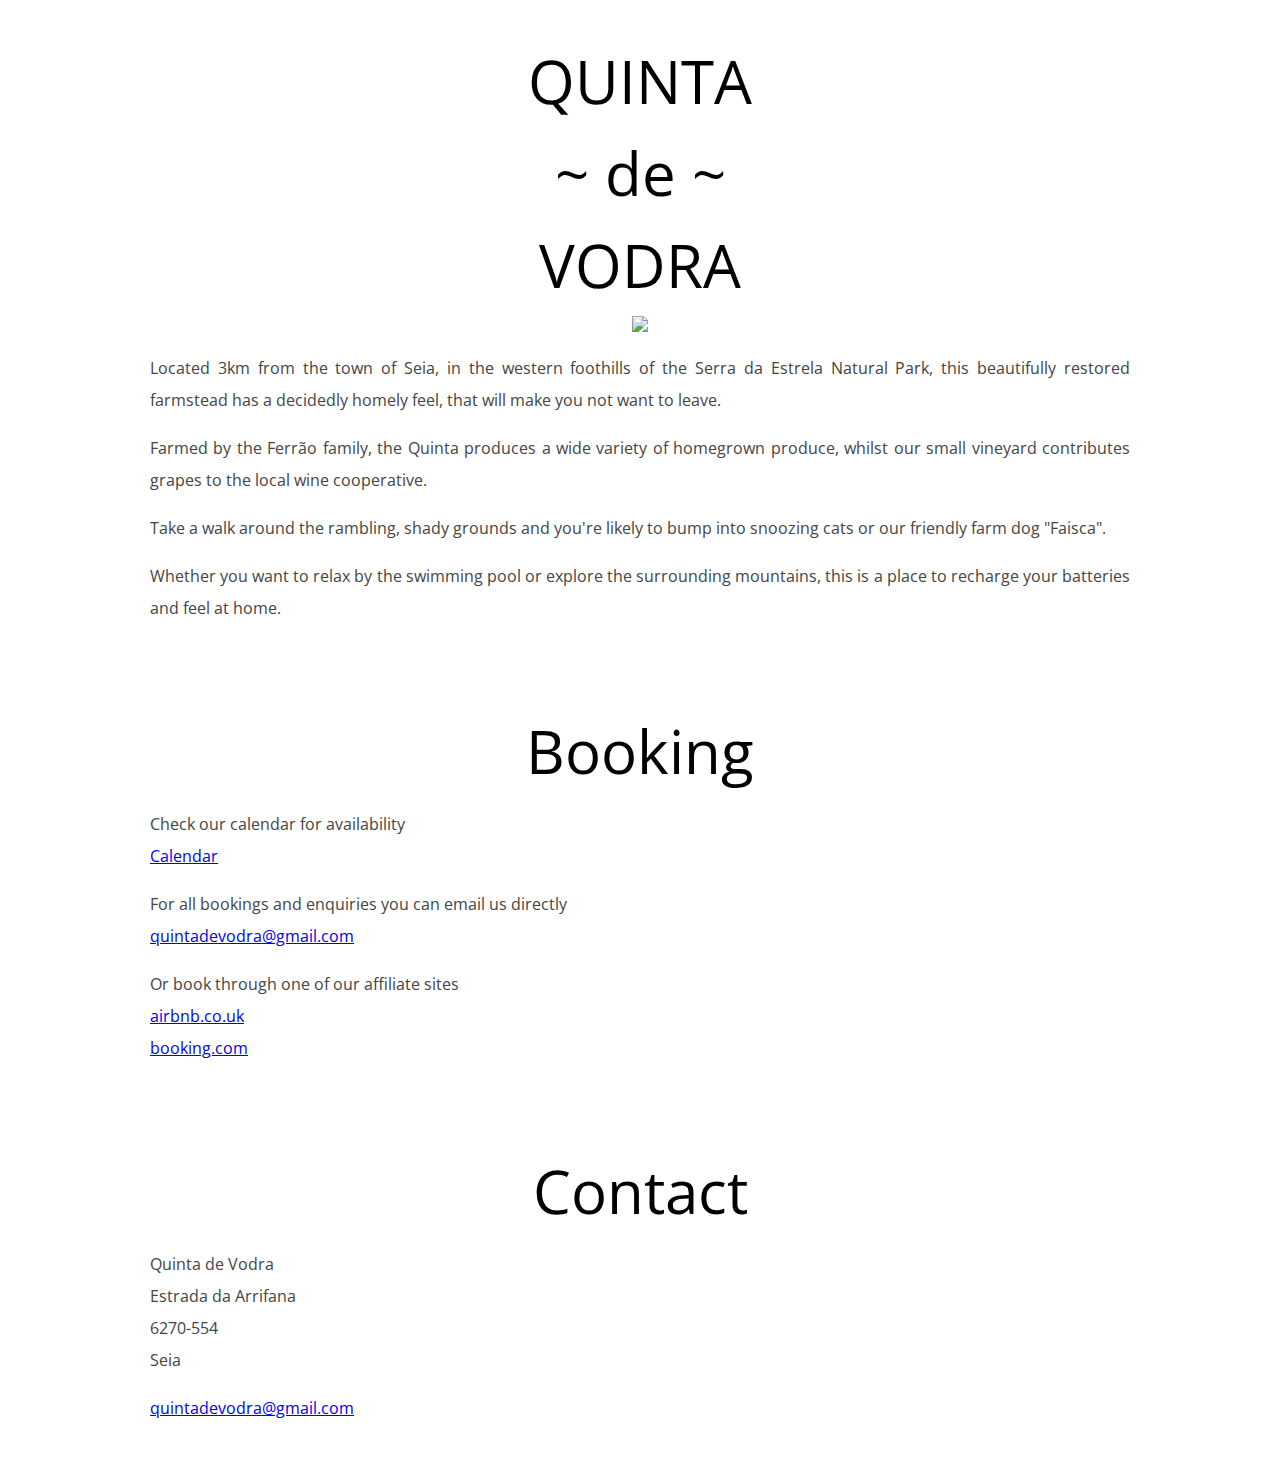
==== basic/index.html @ 46ab9a85 "text update" ====
<!doctype html>
<html lang="">
    <head>
        <title>Quinta de Vodra</title>
        <link rel="icon" href="./img/house-logo-multi.png">

        <meta charset="utf-8">
        <meta http-equiv="x-ua-compatible" content="ie=edge">
        <meta name="viewport" content="width=device-width, initial-scale=1">
        <meta name="robots" content="noindex">

        <!-- Import webfonts -->
        <link href="https://fonts.googleapis.com/css?family=Open+Sans" rel="stylesheet">
        <link href="https://fonts.googleapis.com/css?family=Open+Sans+Condensed:Light" rel="stylesheet">
        
        <style>
        body
        {
            margin: 0 auto;
        }
        .section
        {
            margin: 0px auto;
            max-width:1000px;
            padding:30px 10px;
        }
        .section-header
        {
            font-family: 'Open Sans Condensed', sans-serif;
            font-size:60px;
            margin:10px;
            text-align:center;
        }
        .section-images 
        {
            margin:10px;
            text-align:center;
        }
        img 
        {
            height:auto;
            width:100%;
        } 
        .section-info
        {   
            font-family: 'Open Sans', sans-serif;
            font-size:16px;
            color:#444;
            margin:10px;
            text-align: justify;
            line-height:32px;
        }
        </style>        
    </head>
    <body>

        <!-- Main content -->
        <div class="content">

            <!-- About section -->
            <div id="about">
                <div class="section">
                    <div class="section-header">QUINTA</div>
                    <div class="section-header">~ de ~</div>
                    <div class="section-header">VODRA</div>
                    <div class="section-images"><img src="./img/0H4A8665.jpg" /></div>
                    <div class="section-info">  
                        <p>Located 3km from the town of Seia, in the western foothills of the Serra da Estrela Natural Park, this beautifully restored farmstead has a decidedly homely feel, that will make you not want to leave.</p>
                        <p>Farmed by the Ferrão family, the Quinta produces a wide variety of homegrown produce, whilst our small vineyard contributes grapes to the local wine cooperative.</p>
                        <p>Take a walk around the rambling, shady grounds and you're likely to bump into snoozing cats or our friendly farm dog "Faisca".</p>
                        <p>Whether you want to relax by the swimming pool or explore the surrounding mountains, this is a place to recharge your batteries and feel at home.</p>
                    </div>
                </div>
            </div>
            
            <!-- Booking section -->
            <div id="booking">
                <div class="section">
                    <div class="section-header">Booking</div>
                    <div class="section-info">
                        <p>
                            Check our calendar for availability
                            <br/><a href="./calendar.html">Calendar</a>
                        </p>
                        <p>
                            For all bookings and enquiries you can email us directly
                            <br/><a href="mailto:quintadevodra@gmail.com?subject=Quinta de Vodra Enquiry">quintadevodra@gmail.com</a>
                        </p>
                        <p>
                            Or book through one of our affiliate sites
                            <br/><a href="https://www.airbnb.co.uk/">airbnb.co.uk</a>
                            <br/><a href="https://www.booking.com/">booking.com</a>
                        </p>
                    </div>
                </div>
            </div>

            <!-- Contact section -->
            <div id="contact">
                <div class="section">
                    <div class="section-header">Contact</div>
                    <div class="section-info">
                        <p>Quinta de Vodra<br/>Estrada da Arrifana<br/>6270-554<br/>Seia</p>
                        <p><a href="mailto:quintadevodra@gmail.com">quintadevodra@gmail.com</a></p>
                    </div>
                </div>
            </div>

        </div>   

    </body>
</html>
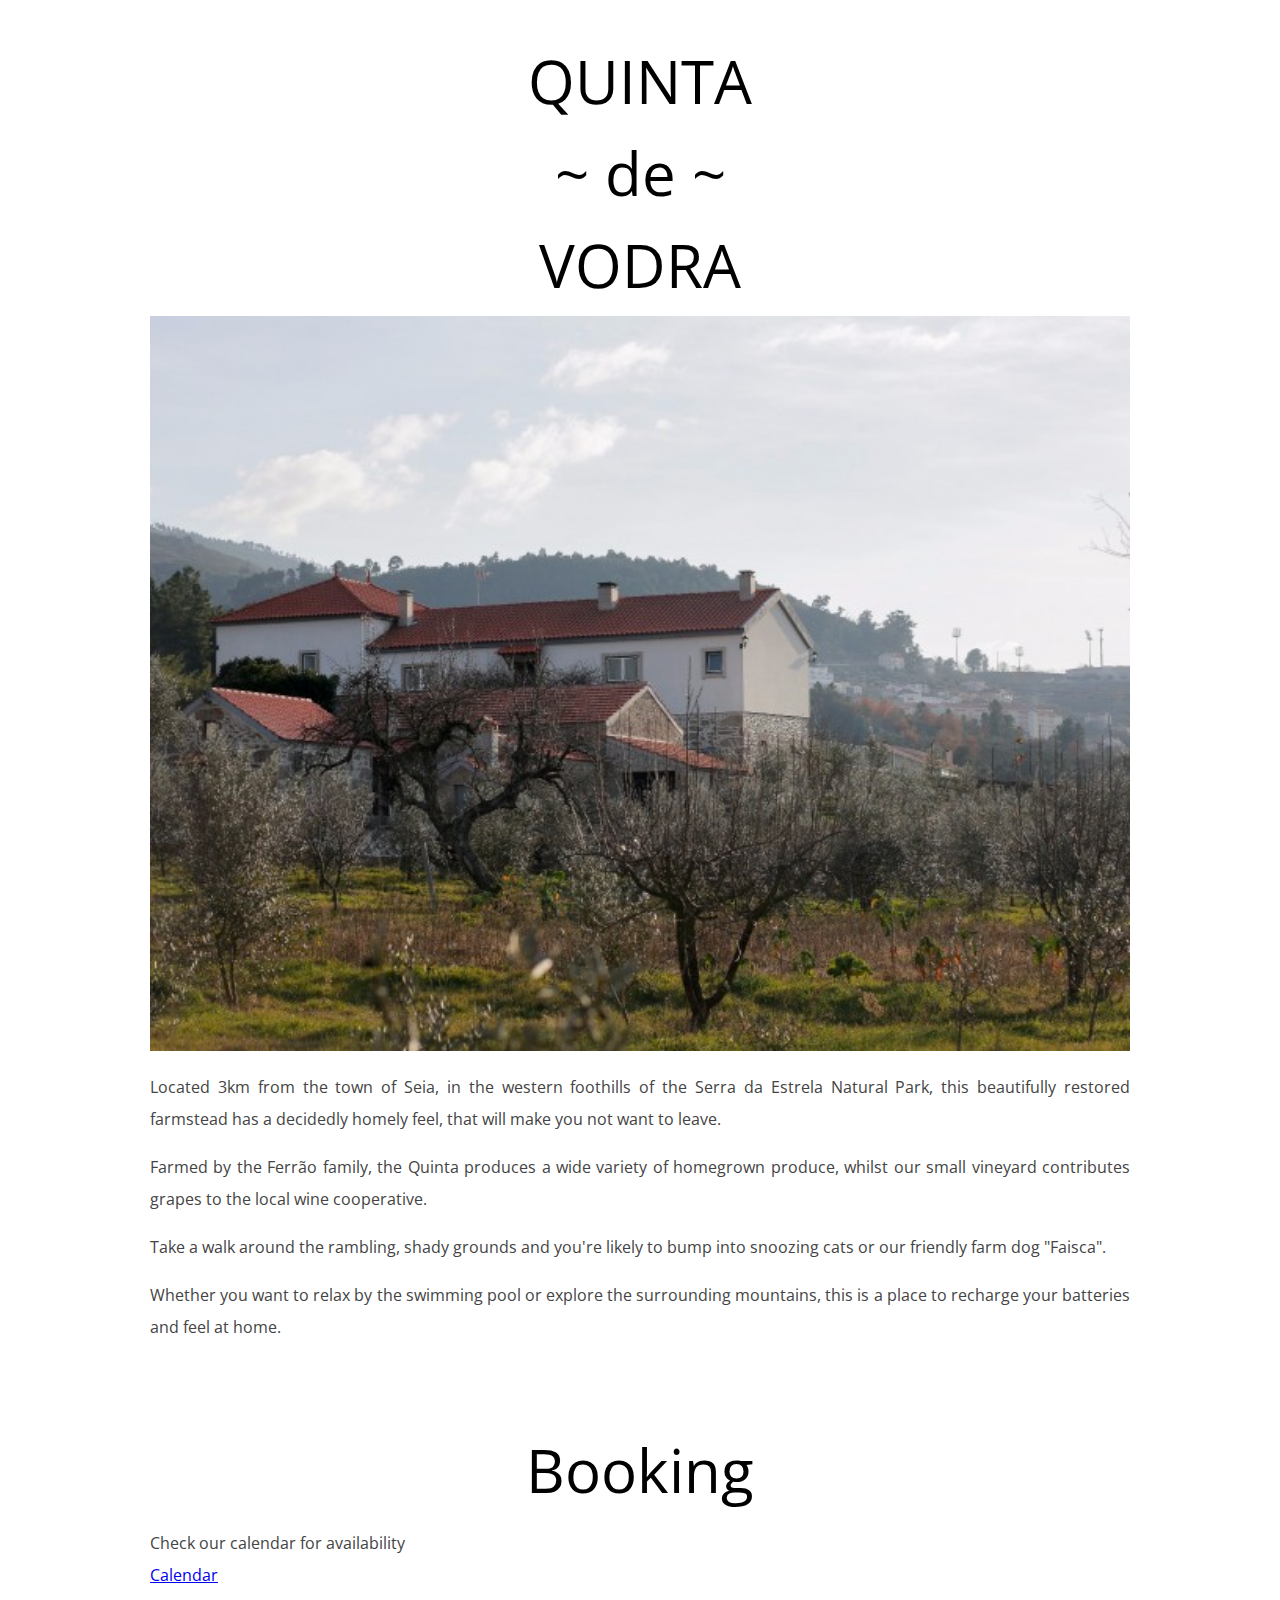
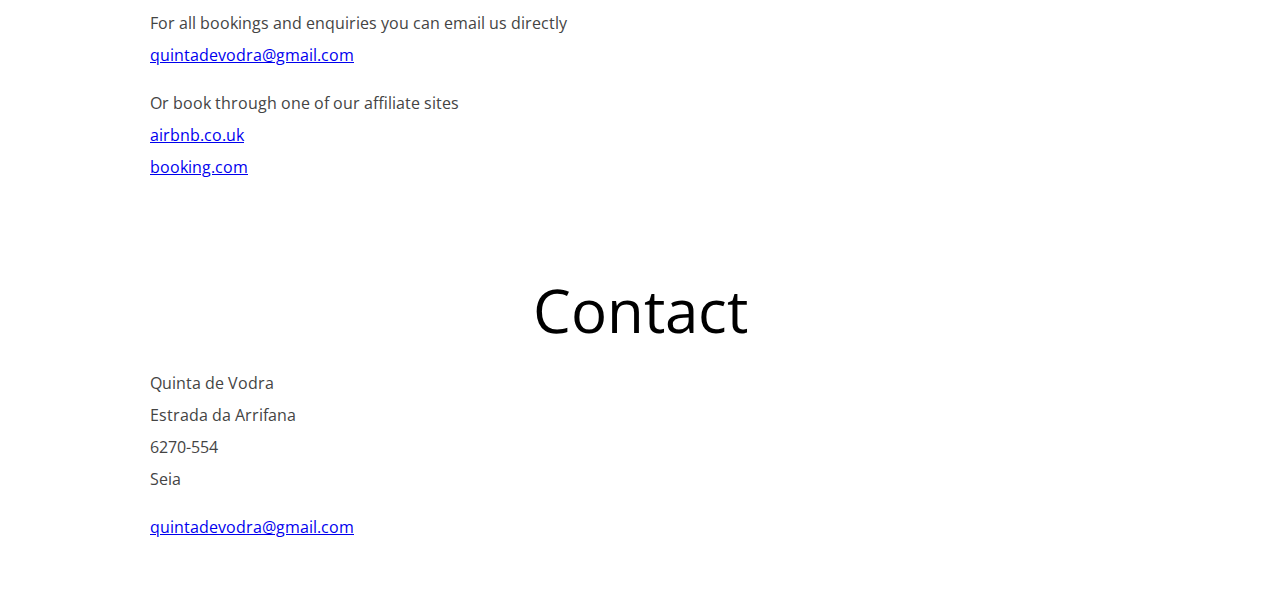
==== commit bddb01c0: "Fixed image reference problems" ====
--- a/basic/index.html
+++ b/basic/index.html
@@ -63,7 +63,7 @@
                     <div class="section-header">QUINTA</div>
                     <div class="section-header">~ de ~</div>
                     <div class="section-header">VODRA</div>
-                    <div class="section-images"><img src="./img/0H4A8665.jpg" /></div>
+                    <div class="section-images"><img src="../img/0H4A8665.jpg" /></div>
                     <div class="section-info">  
                         <p>Located 3km from the town of Seia, in the western foothills of the Serra da Estrela Natural Park, this beautifully restored farmstead has a decidedly homely feel, that will make you not want to leave.</p>
                         <p>Farmed by the Ferrão family, the Quinta produces a wide variety of homegrown produce, whilst our small vineyard contributes grapes to the local wine cooperative.</p>
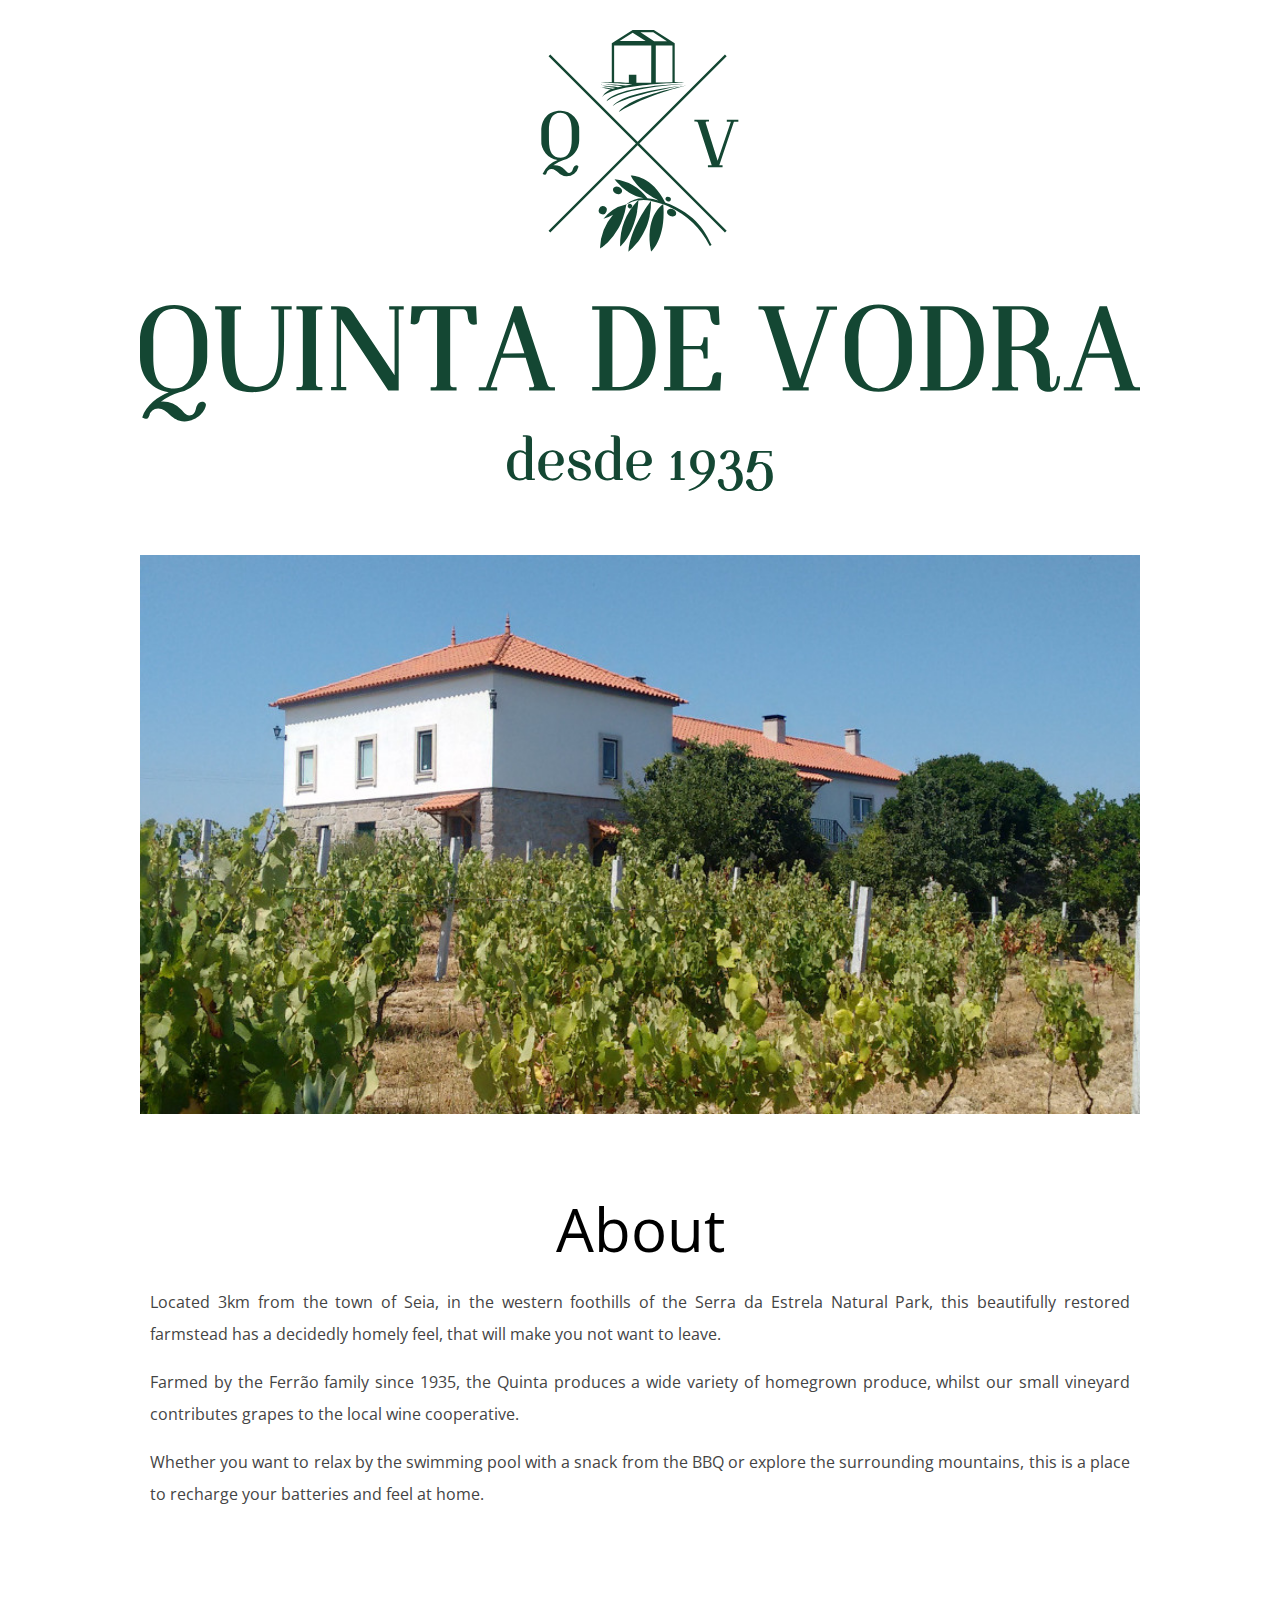
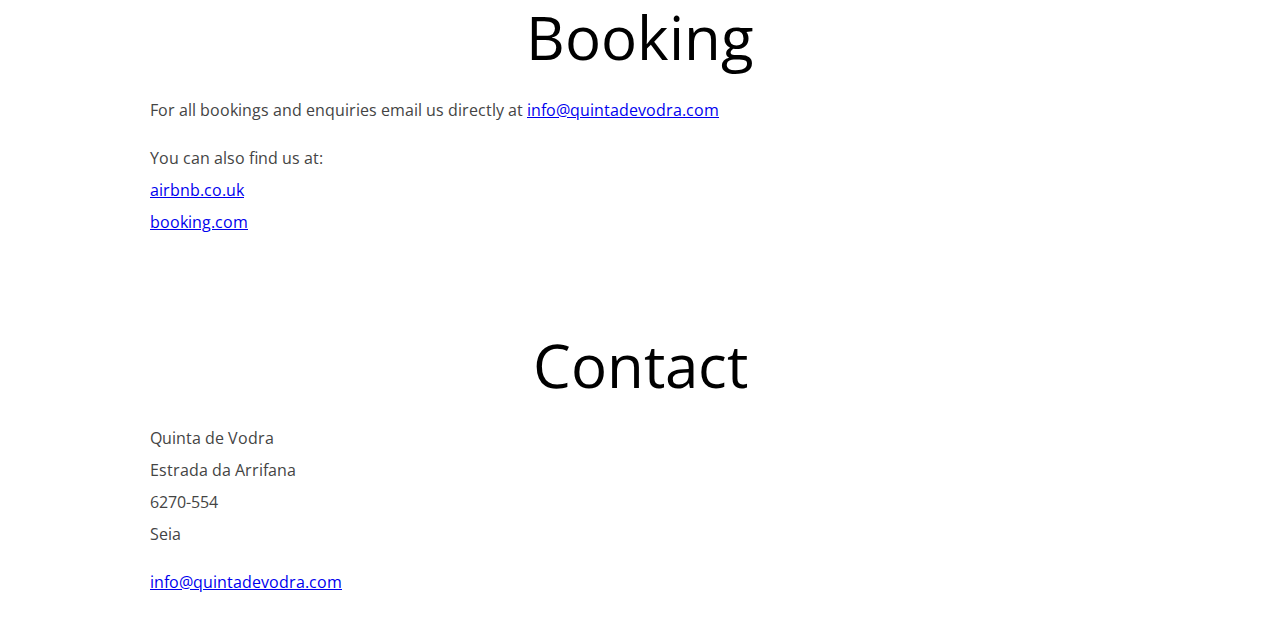
==== commit 028cb721: "Updated basic pages" ====
--- a/basic/index.html
+++ b/basic/index.html
@@ -1,5 +1,5 @@
 <!doctype html>
-<html lang="">
+<html lang="en">
     <head>
         <title>Quinta de Vodra</title>
         <link rel="icon" href="./img/house-logo-multi.png">
@@ -53,60 +53,48 @@
         </style>        
     </head>
     <body>
+        <!-- Logo -->
+        <div class="section">
+            <img src="../img/logo.svg" />            
+        </div>
 
-        <!-- Main content -->
-        <div class="content">
+        <!-- Main image -->
+        <div class="section">
+            <img src="../img/house_basic.jpg" />            
+        </div>
 
-            <!-- About section -->
-            <div id="about">
-                <div class="section">
-                    <div class="section-header">QUINTA</div>
-                    <div class="section-header">~ de ~</div>
-                    <div class="section-header">VODRA</div>
-                    <div class="section-images"><img src="../img/0H4A8665.jpg" /></div>
-                    <div class="section-info">  
-                        <p>Located 3km from the town of Seia, in the western foothills of the Serra da Estrela Natural Park, this beautifully restored farmstead has a decidedly homely feel, that will make you not want to leave.</p>
-                        <p>Farmed by the Ferrão family, the Quinta produces a wide variety of homegrown produce, whilst our small vineyard contributes grapes to the local wine cooperative.</p>
-                        <p>Take a walk around the rambling, shady grounds and you're likely to bump into snoozing cats or our friendly farm dog "Faisca".</p>
-                        <p>Whether you want to relax by the swimming pool or explore the surrounding mountains, this is a place to recharge your batteries and feel at home.</p>
-                    </div>
-                </div>
+        <!-- About section -->
+        <div class="section">
+            <div class="section-header">About</div>
+            <div class="section-info">  
+                <p>Located 3km from the town of Seia, in the western foothills of the Serra da Estrela Natural Park, this beautifully restored farmstead has a decidedly homely feel, that will make you not want to leave.</p>
+                <p>Farmed by the Ferrão family since 1935, the Quinta produces a wide variety of homegrown produce, whilst our small vineyard contributes grapes to the local wine cooperative.</p>
+                <p>Whether you want to relax by the swimming pool with a snack from the BBQ or explore the surrounding mountains, this is a place to recharge your batteries and feel at home.</p>
             </div>
-            
-            <!-- Booking section -->
-            <div id="booking">
-                <div class="section">
-                    <div class="section-header">Booking</div>
-                    <div class="section-info">
-                        <p>
-                            Check our calendar for availability
-                            <br/><a href="./calendar.html">Calendar</a>
-                        </p>
-                        <p>
-                            For all bookings and enquiries you can email us directly
-                            <br/><a href="mailto:quintadevodra@gmail.com?subject=Quinta de Vodra Enquiry">quintadevodra@gmail.com</a>
-                        </p>
-                        <p>
-                            Or book through one of our affiliate sites
-                            <br/><a href="https://www.airbnb.co.uk/">airbnb.co.uk</a>
-                            <br/><a href="https://www.booking.com/">booking.com</a>
-                        </p>
-                    </div>
-                </div>
+        </div>
+        
+        <!-- Booking section -->
+        <div class="section">
+            <div class="section-header">Booking</div>
+            <div class="section-info">
+                <p>
+                    For all bookings and enquiries email us directly  at <a href="mailto:info@quintadevodra.com?subject=Quinta de Vodra Enquiry">info@quintadevodra.com</a>
+                </p>
+                <p>
+                    You can also find us at:
+                    <br/><a href="https://www.airbnb.co.uk/">airbnb.co.uk</a>
+                    <br/><a href="https://www.booking.com/">booking.com</a>
+                </p>
             </div>
+        </div>
 
-            <!-- Contact section -->
-            <div id="contact">
-                <div class="section">
-                    <div class="section-header">Contact</div>
-                    <div class="section-info">
-                        <p>Quinta de Vodra<br/>Estrada da Arrifana<br/>6270-554<br/>Seia</p>
-                        <p><a href="mailto:quintadevodra@gmail.com">quintadevodra@gmail.com</a></p>
-                    </div>
-                </div>
+        <!-- Contact section -->
+        <div class="section">
+            <div class="section-header">Contact</div>
+            <div class="section-info">
+                <p>Quinta de Vodra<br/>Estrada da Arrifana<br/>6270-554<br/>Seia</p>
+                <p><a href="mailto:info@quintadevodra.com">info@quintadevodra.com</a></p>
             </div>
-
-        </div>   
-
+        </div>
     </body>
 </html>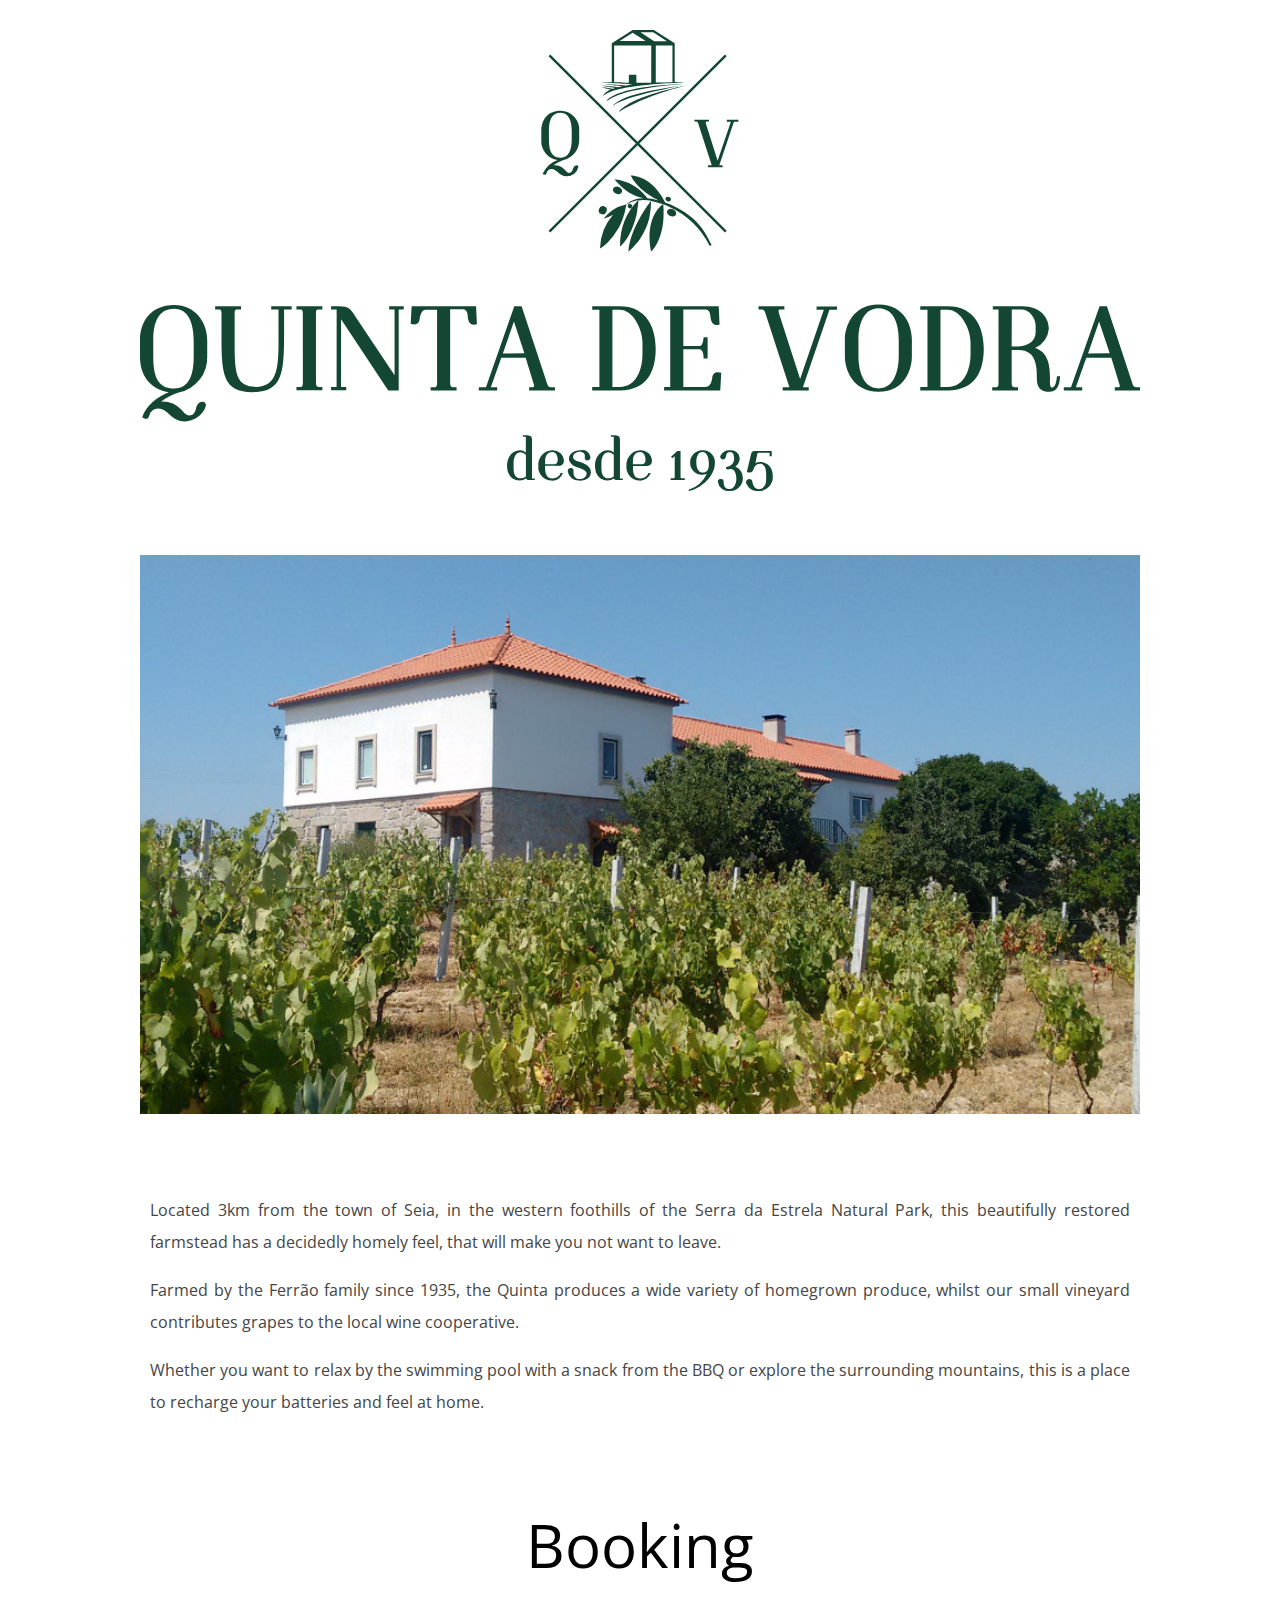
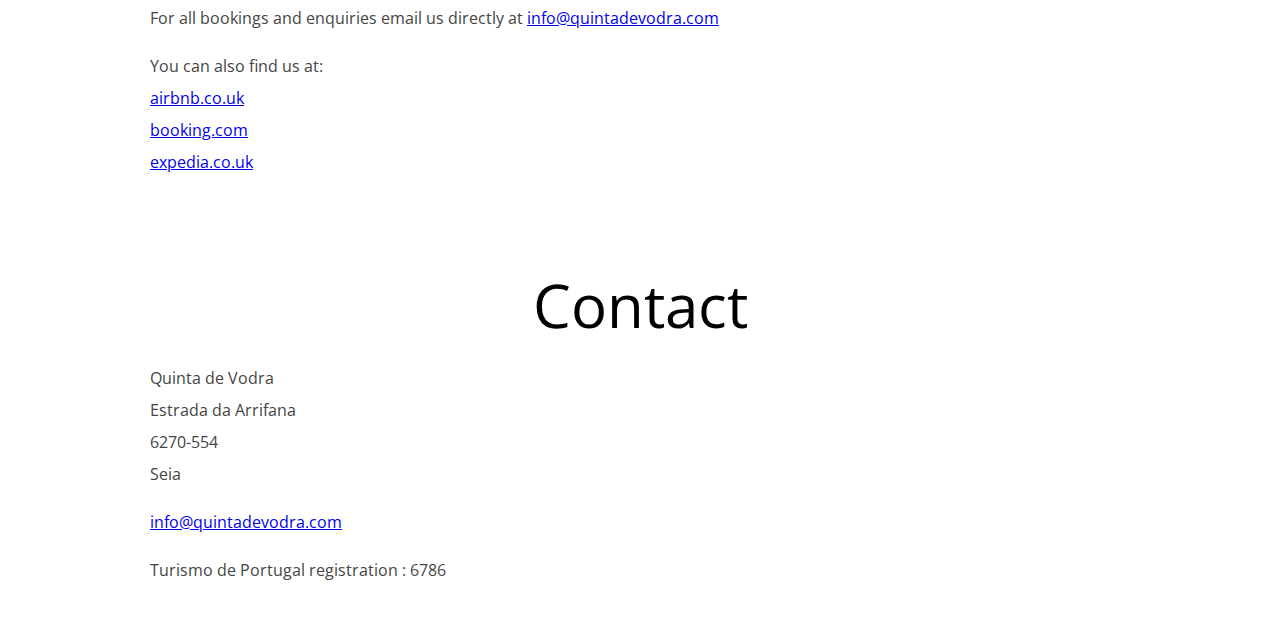
==== commit 2b4c5d17: "Add text to basic" ====
--- a/basic/index.html
+++ b/basic/index.html
@@ -65,7 +65,6 @@
 
         <!-- About section -->
         <div class="section">
-            <div class="section-header">About</div>
             <div class="section-info">  
                 <p>Located 3km from the town of Seia, in the western foothills of the Serra da Estrela Natural Park, this beautifully restored farmstead has a decidedly homely feel, that will make you not want to leave.</p>
                 <p>Farmed by the Ferrão family since 1935, the Quinta produces a wide variety of homegrown produce, whilst our small vineyard contributes grapes to the local wine cooperative.</p>
@@ -84,6 +83,7 @@
                     You can also find us at:
                     <br/><a href="https://www.airbnb.co.uk/">airbnb.co.uk</a>
                     <br/><a href="https://www.booking.com/">booking.com</a>
+                    <br/><a href="https://www.expedia.co.uk/">expedia.co.uk</a>
                 </p>
             </div>
         </div>
@@ -94,6 +94,7 @@
             <div class="section-info">
                 <p>Quinta de Vodra<br/>Estrada da Arrifana<br/>6270-554<br/>Seia</p>
                 <p><a href="mailto:info@quintadevodra.com">info@quintadevodra.com</a></p>
+                <p>Turismo de Portugal registration : 6786</p>
             </div>
         </div>
     </body>
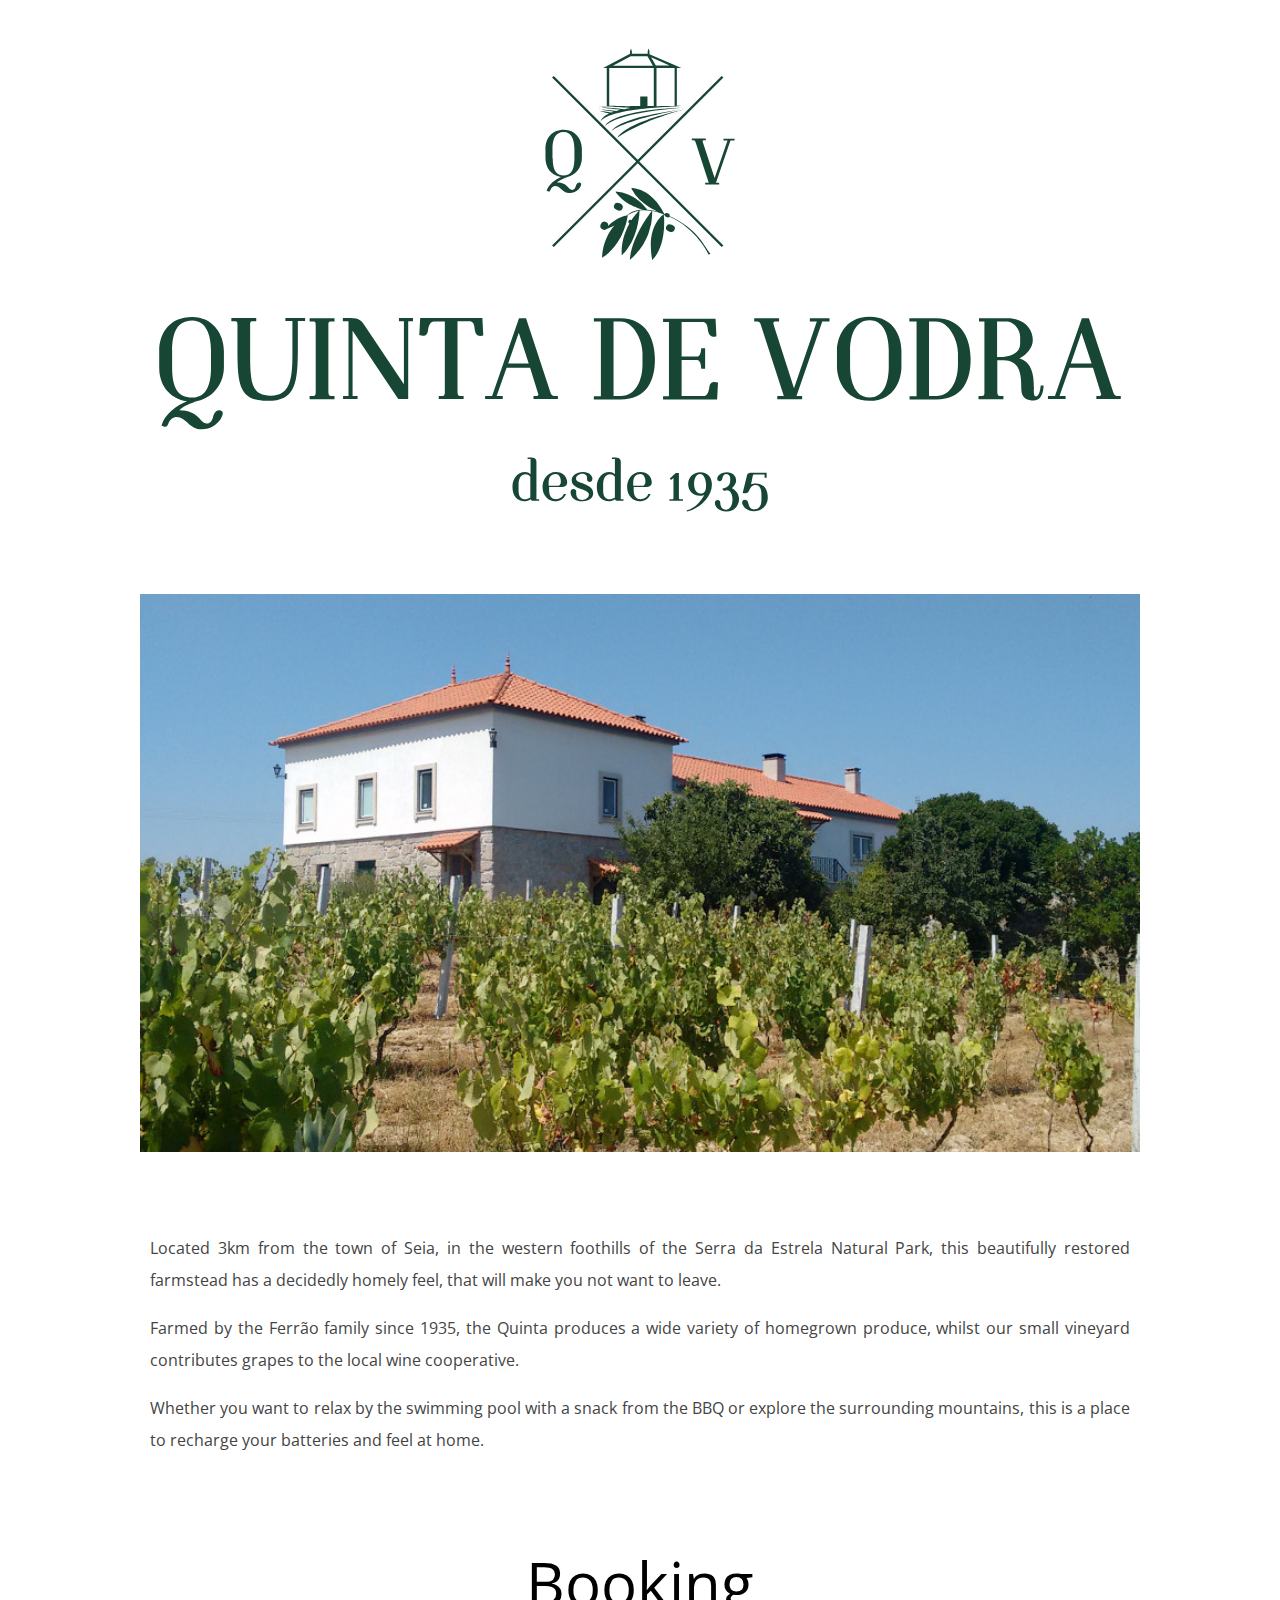
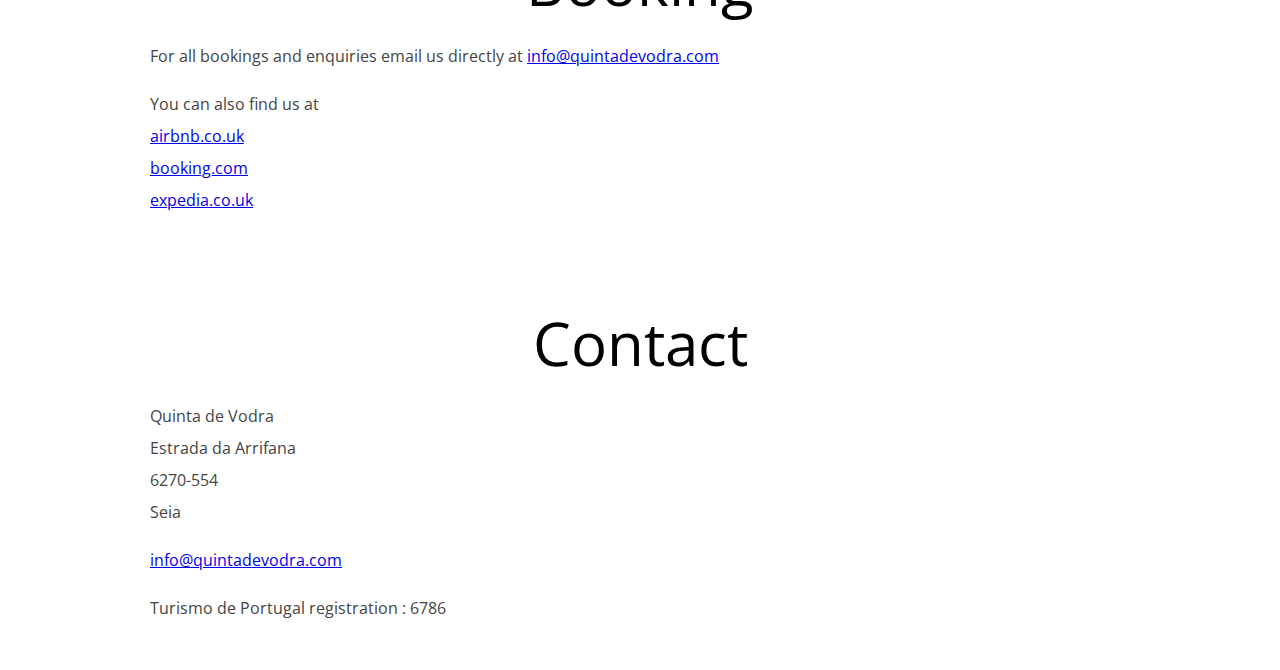
==== commit 86dfc5f1: "replaced logo" ====
--- a/basic/index.html
+++ b/basic/index.html
@@ -80,7 +80,7 @@
                     For all bookings and enquiries email us directly  at <a href="mailto:info@quintadevodra.com?subject=Quinta de Vodra Enquiry">info@quintadevodra.com</a>
                 </p>
                 <p>
-                    You can also find us at:
+                    You can also find us at
                     <br/><a href="https://www.airbnb.co.uk/">airbnb.co.uk</a>
                     <br/><a href="https://www.booking.com/">booking.com</a>
                     <br/><a href="https://www.expedia.co.uk/">expedia.co.uk</a>
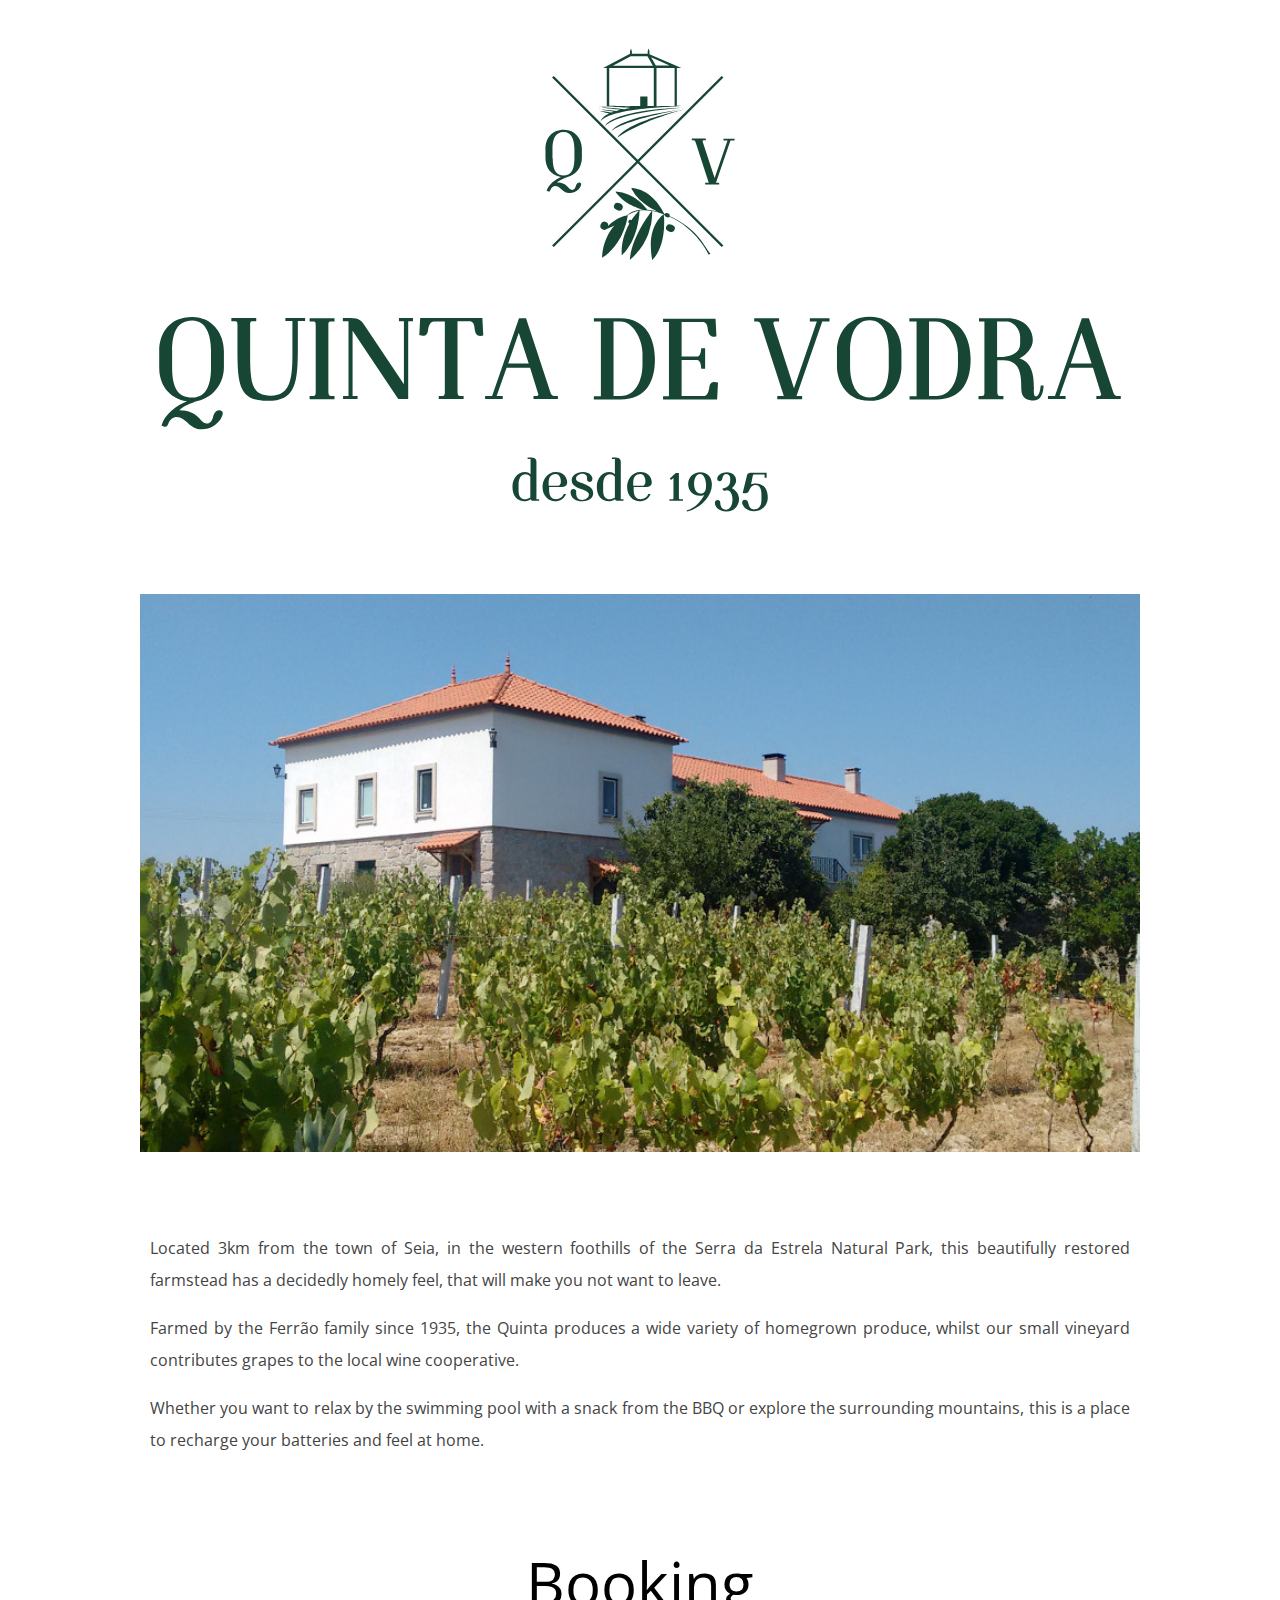
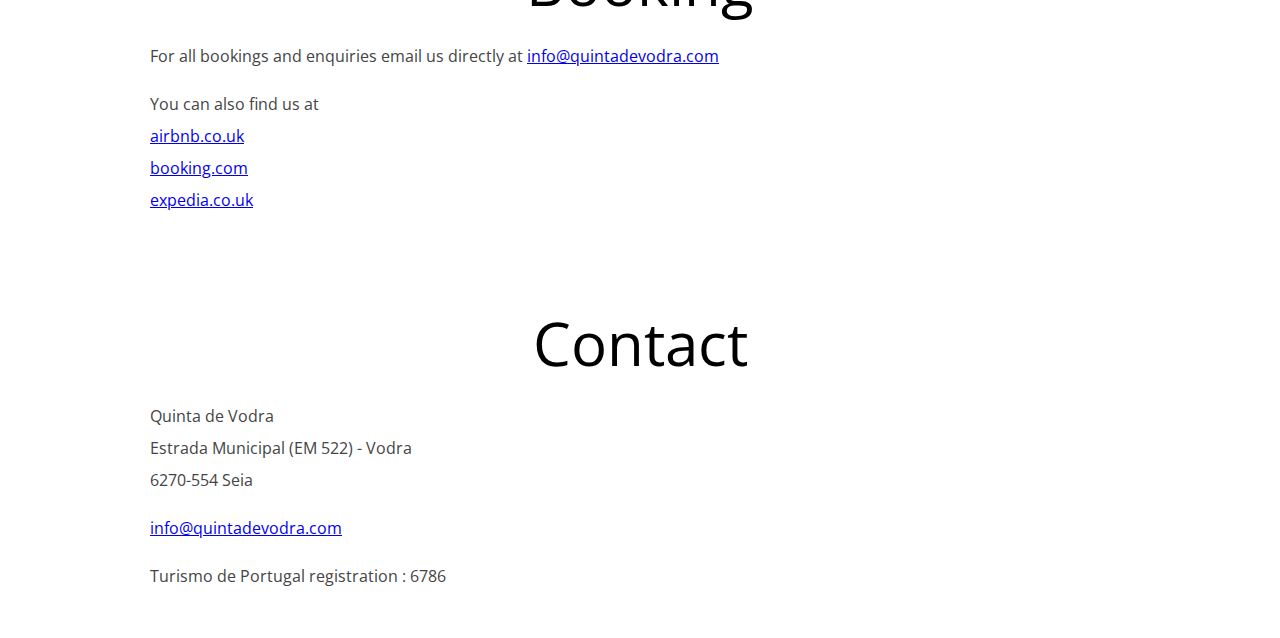
==== commit 50ab9ed8: "updated address" ====
--- a/basic/index.html
+++ b/basic/index.html
@@ -2,7 +2,6 @@
 <html lang="en">
     <head>
         <title>Quinta de Vodra</title>
-        <link rel="icon" href="./img/house-logo-multi.png">
 
         <meta charset="utf-8">
         <meta http-equiv="x-ua-compatible" content="ie=edge">
@@ -92,7 +91,7 @@
         <div class="section">
             <div class="section-header">Contact</div>
             <div class="section-info">
-                <p>Quinta de Vodra<br/>Estrada da Arrifana<br/>6270-554<br/>Seia</p>
+                <p>Quinta de Vodra<br/>Estrada Municipal (EM 522) - Vodra<br/>6270-554 Seia</p>
                 <p><a href="mailto:info@quintadevodra.com">info@quintadevodra.com</a></p>
                 <p>Turismo de Portugal registration : 6786</p>
             </div>
